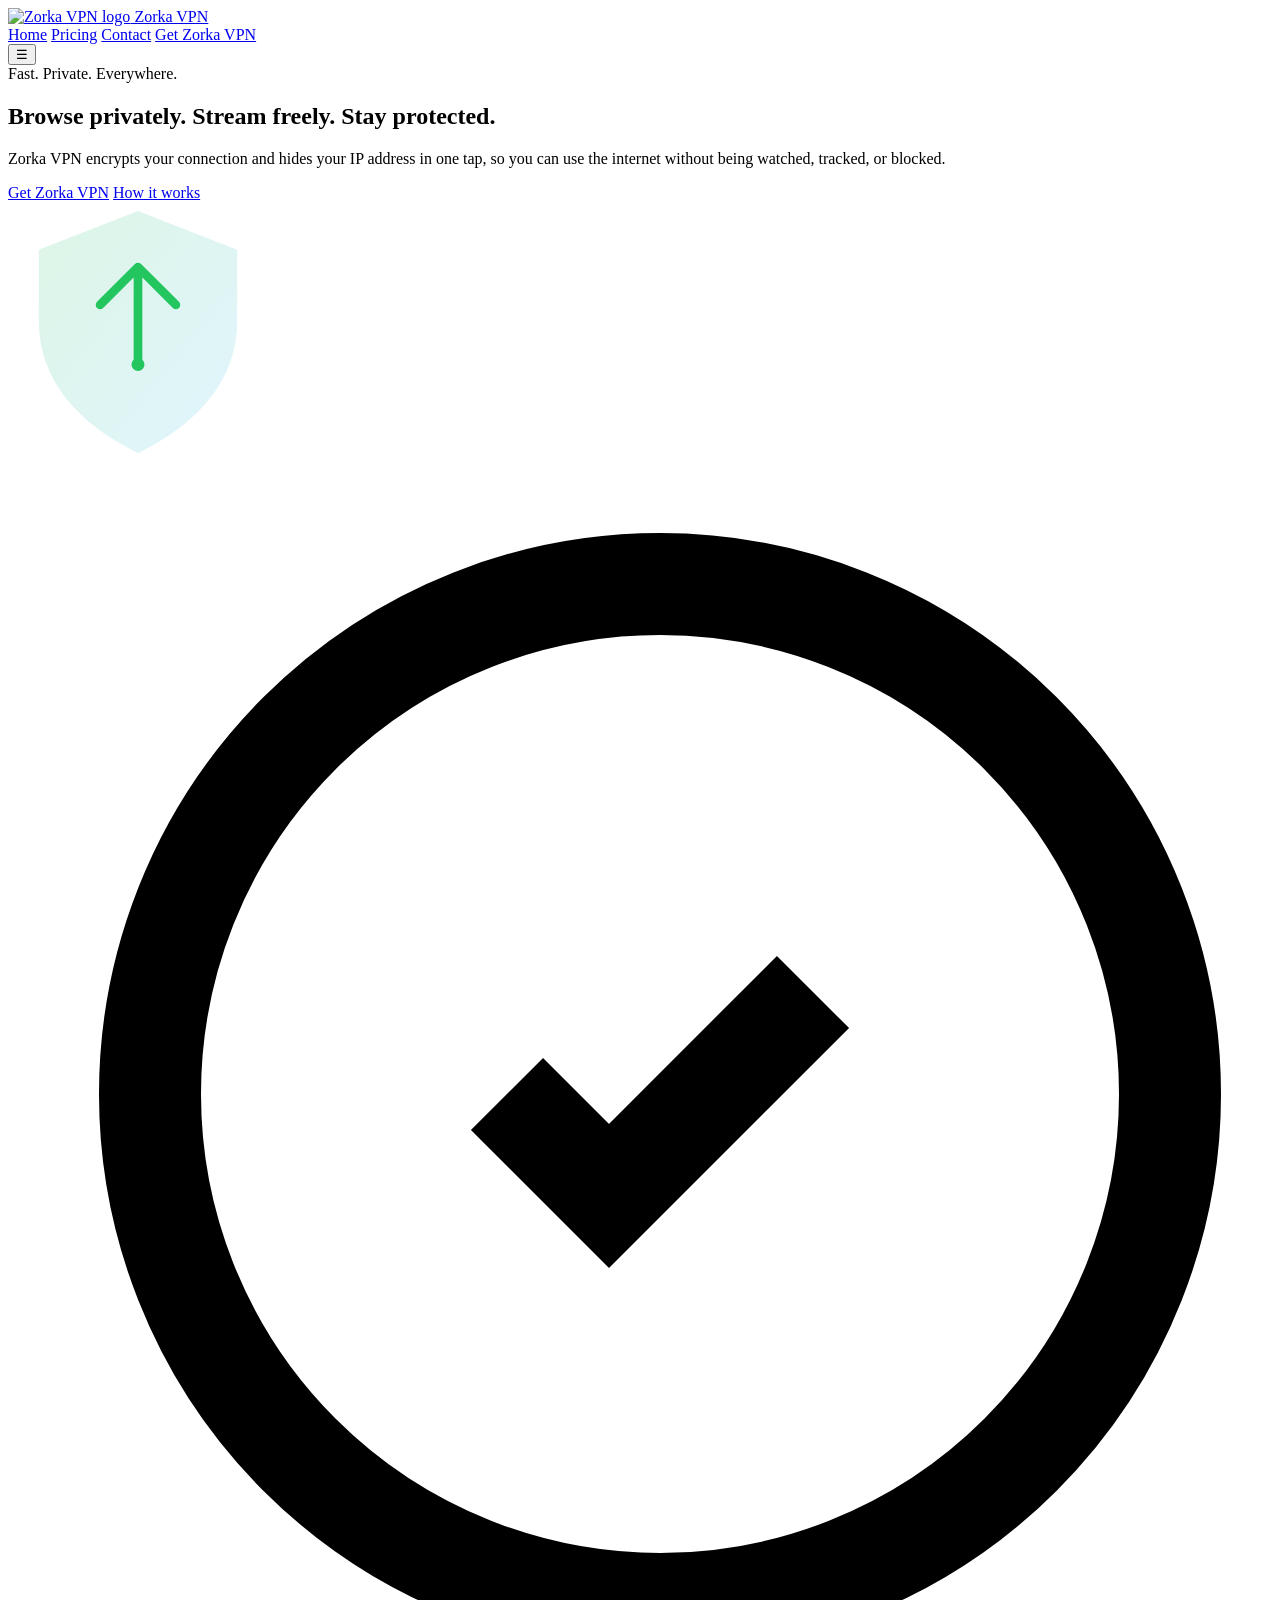
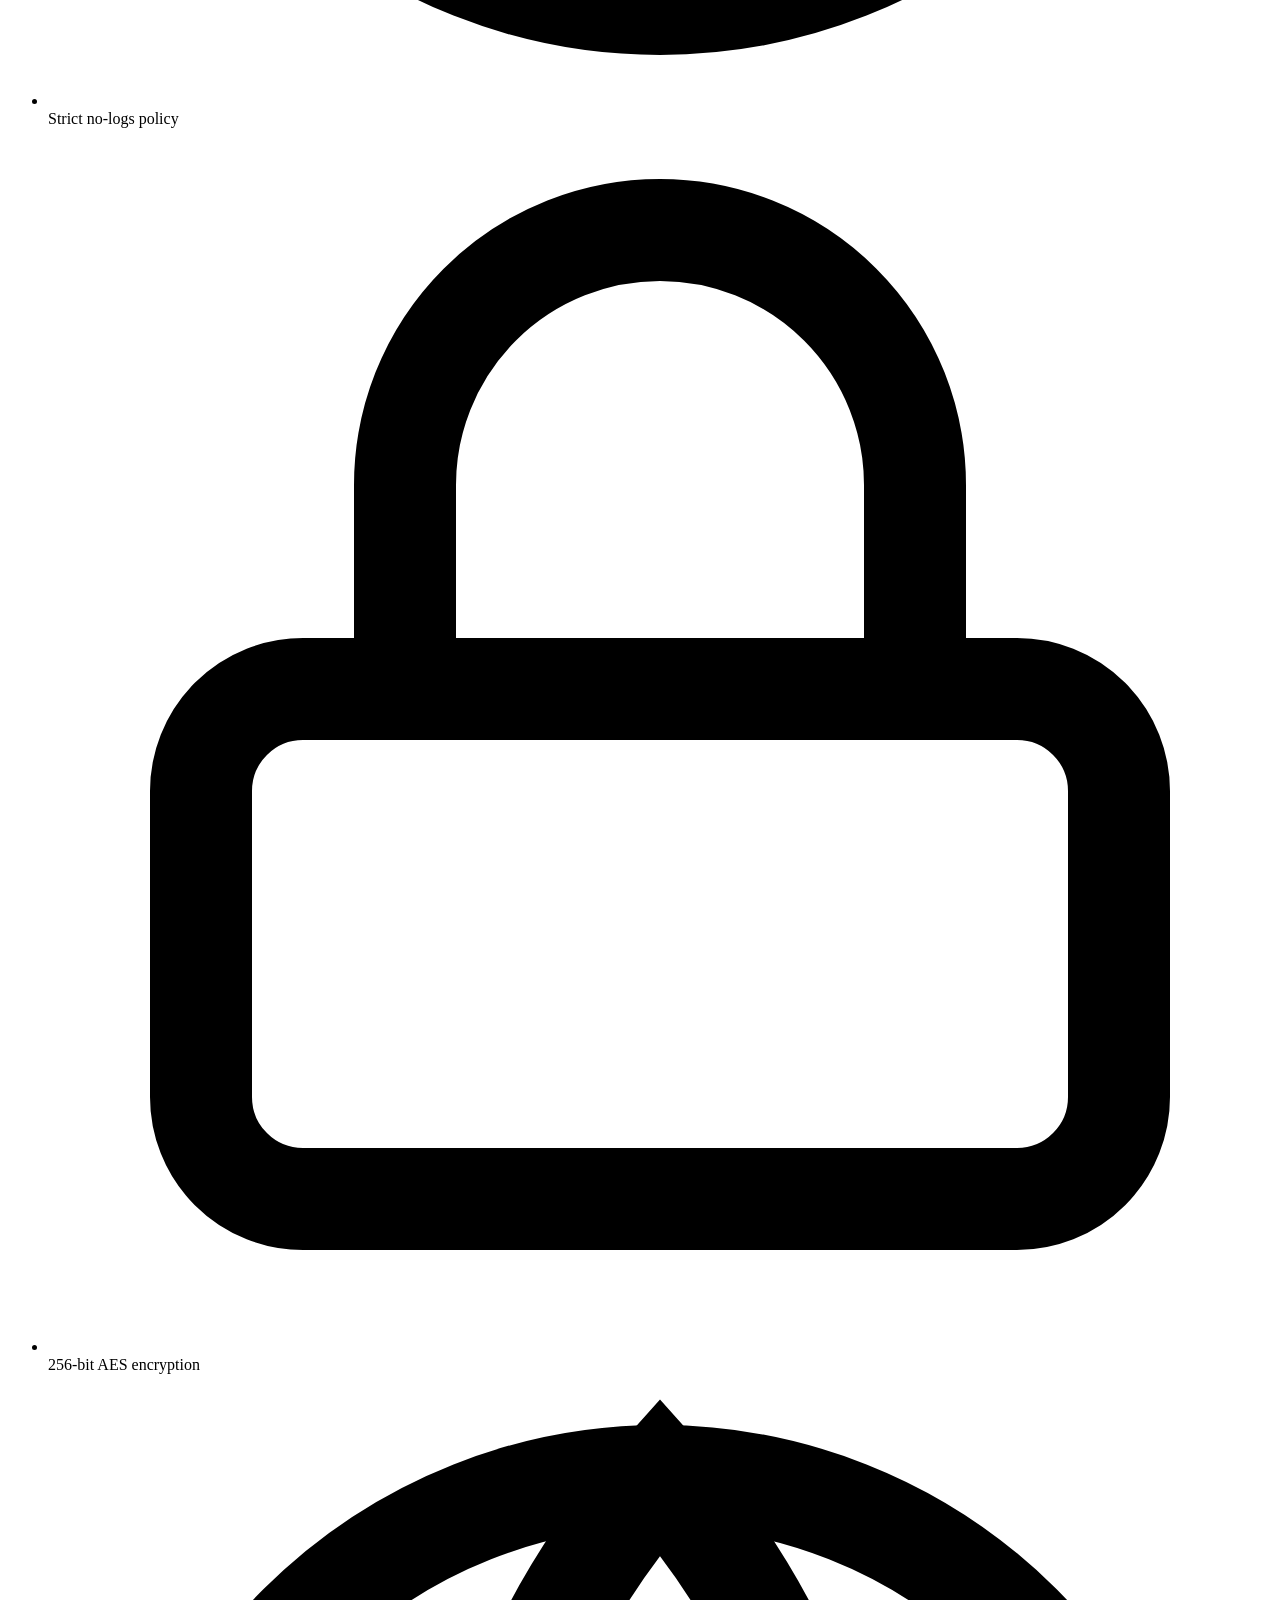
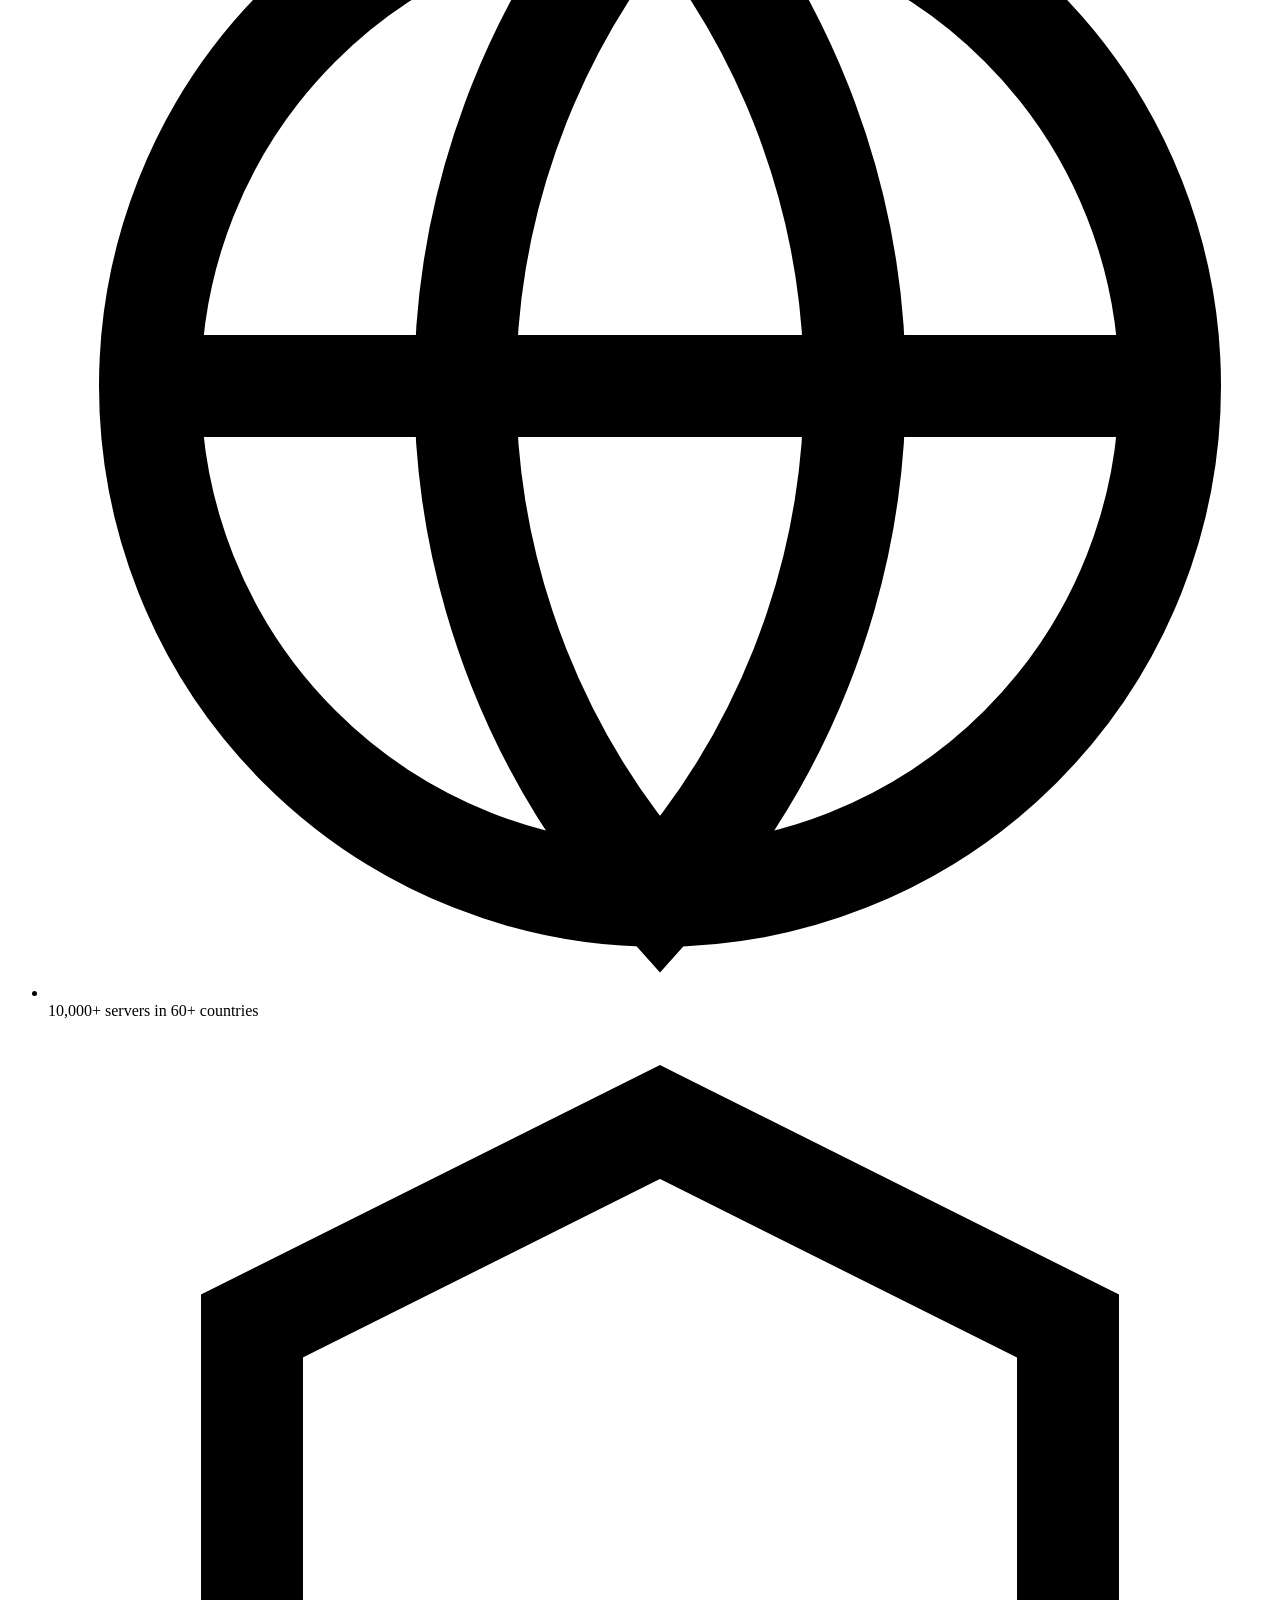
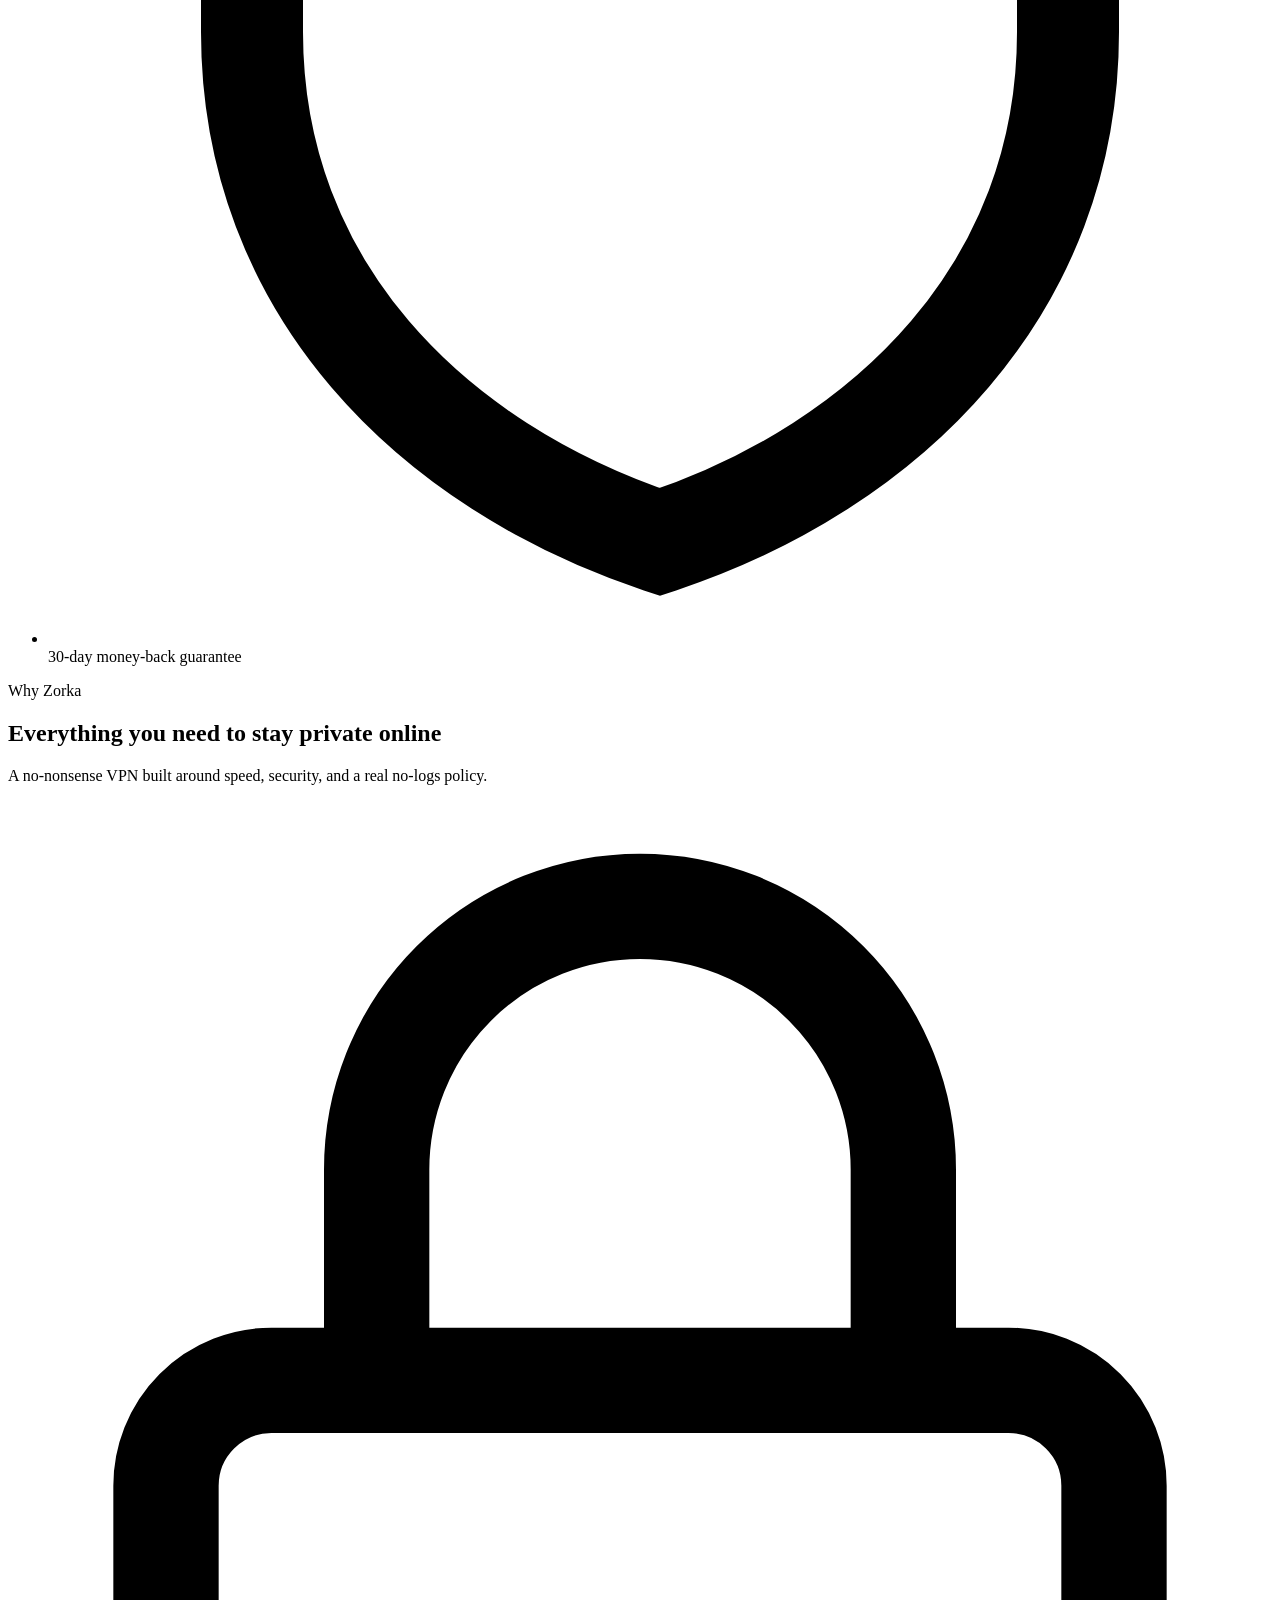
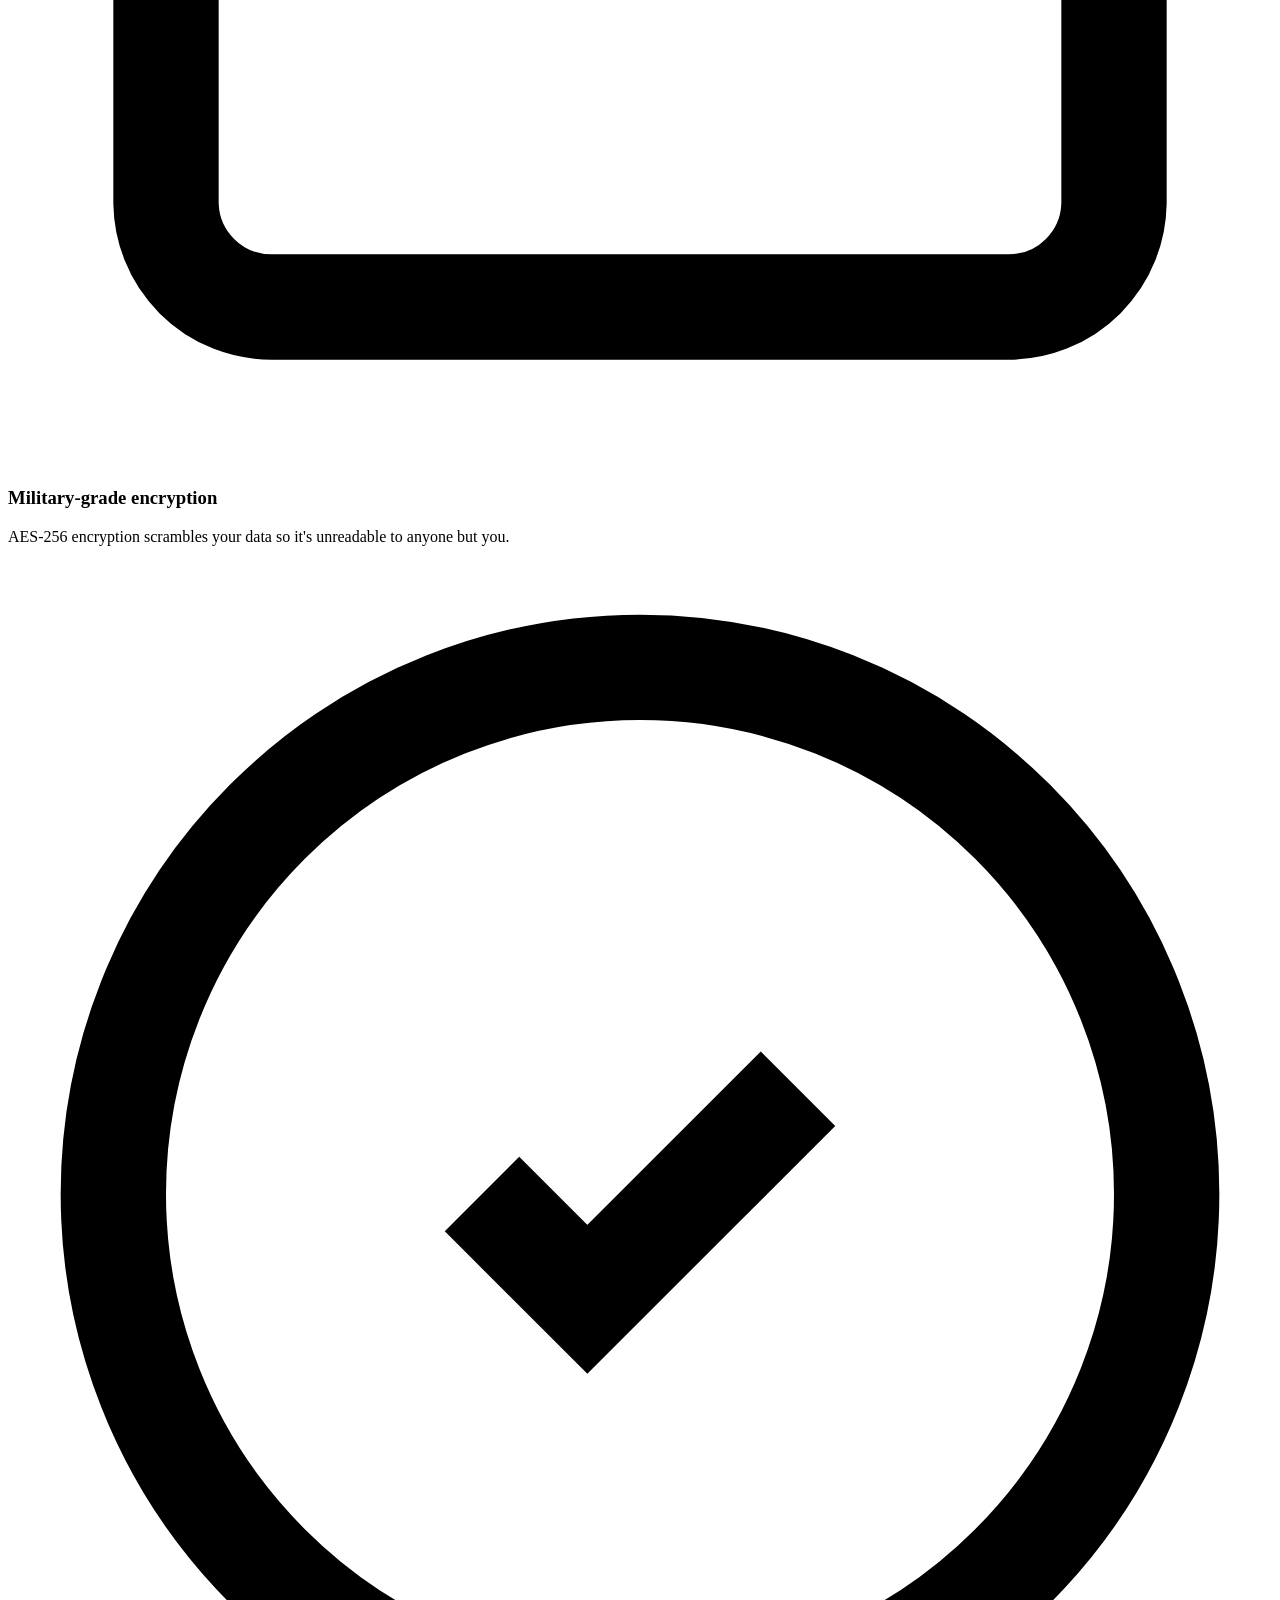
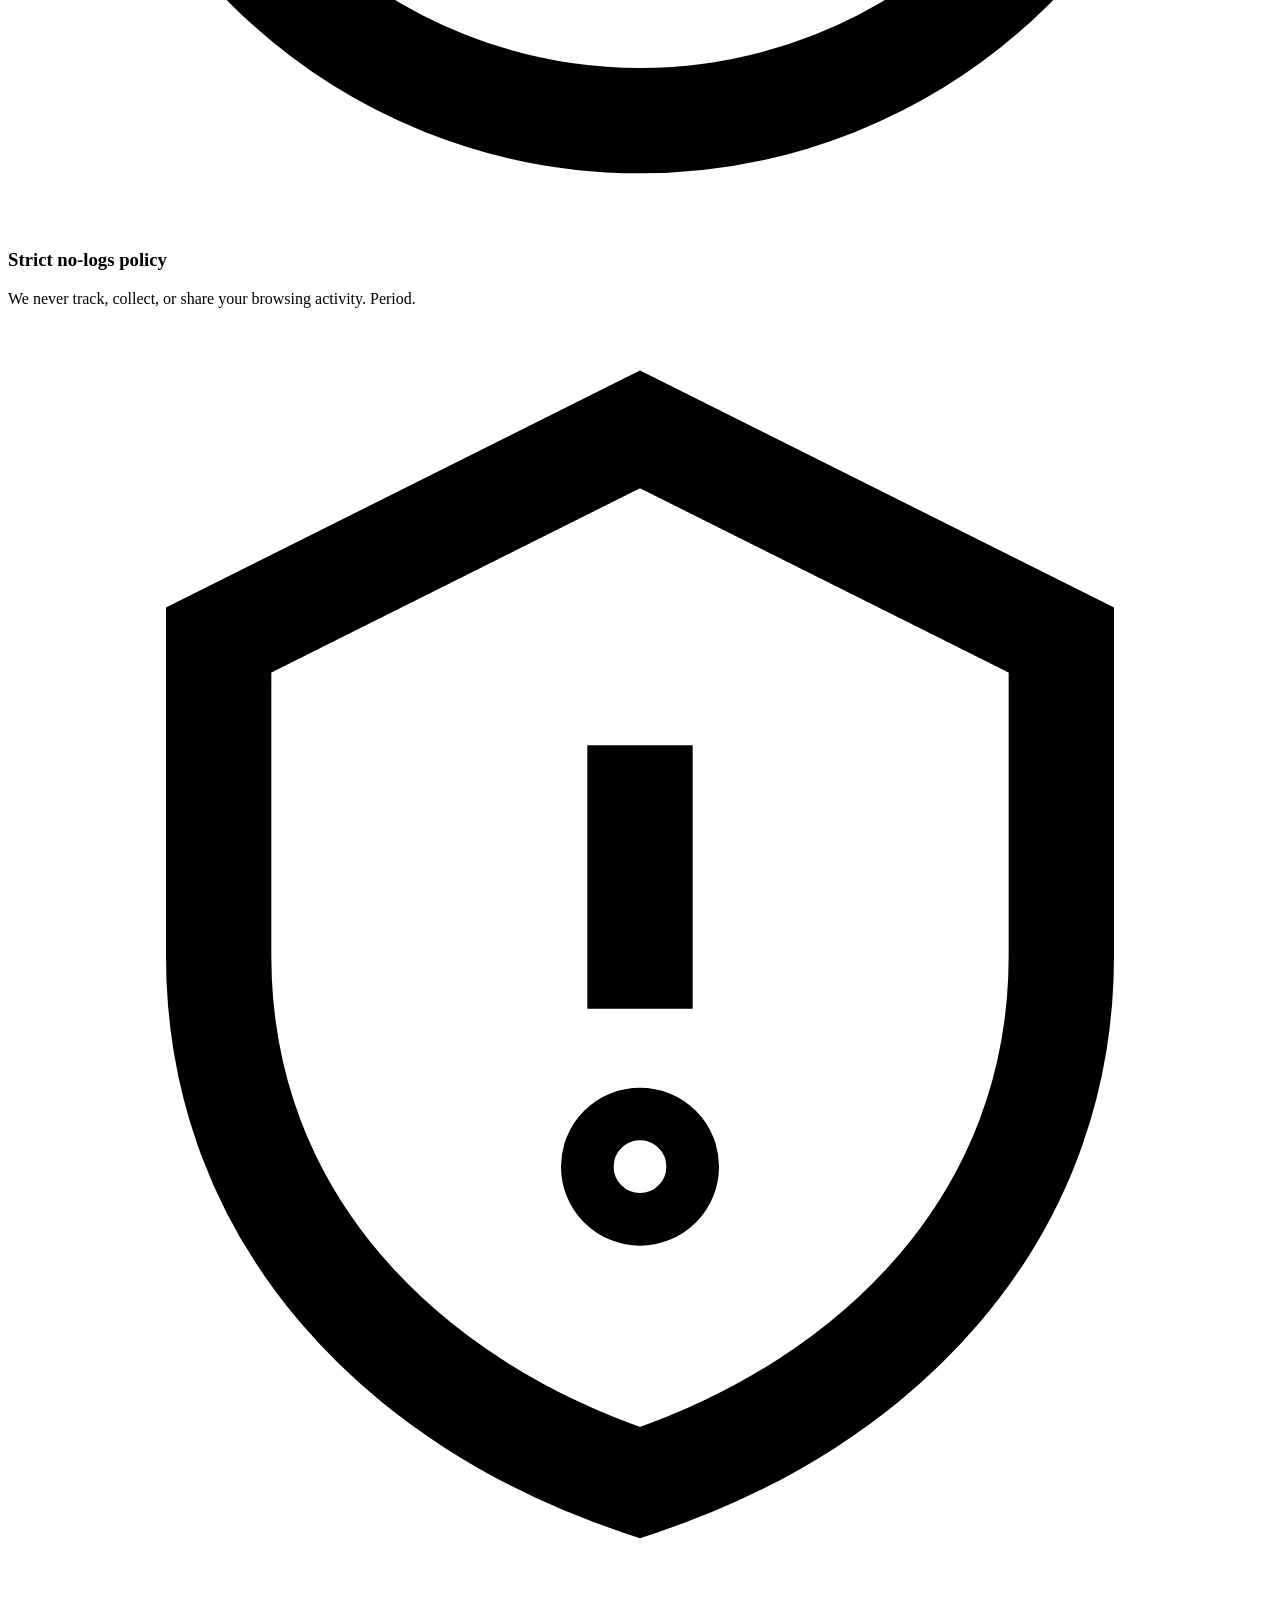
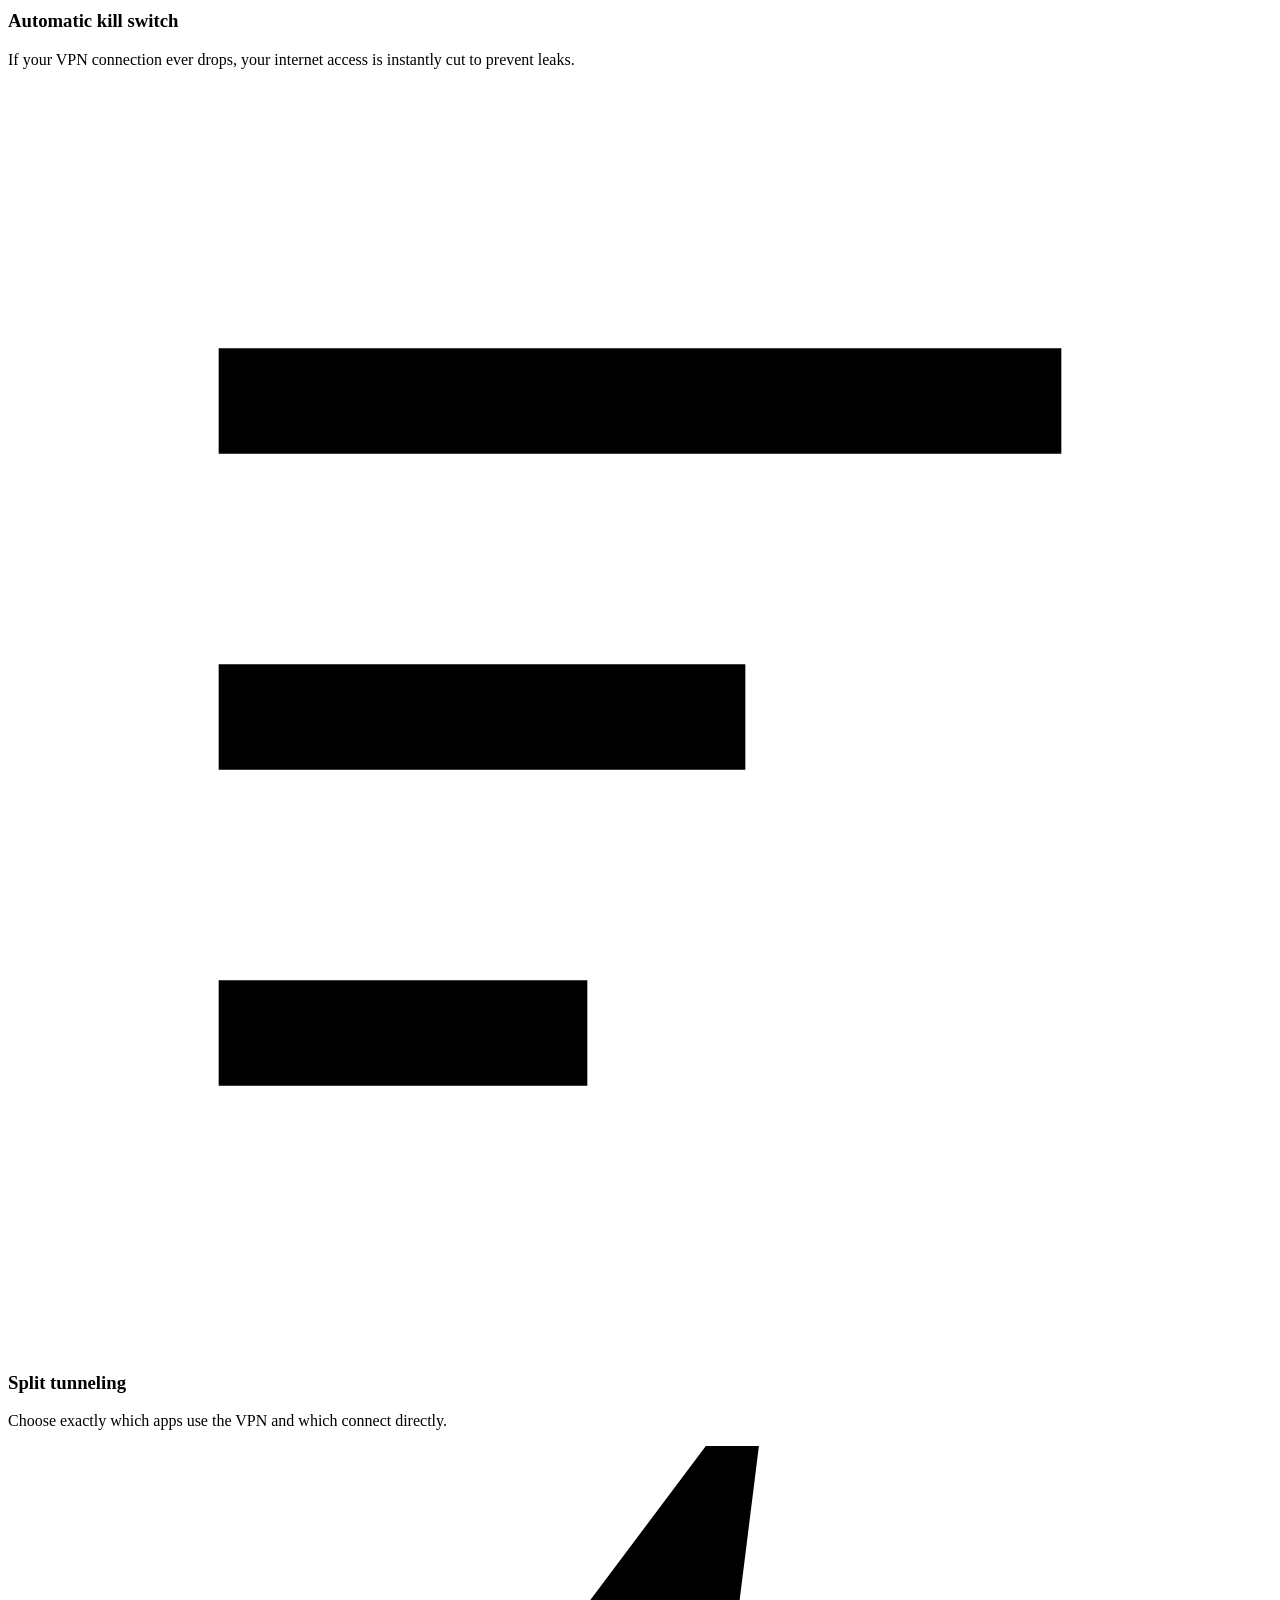
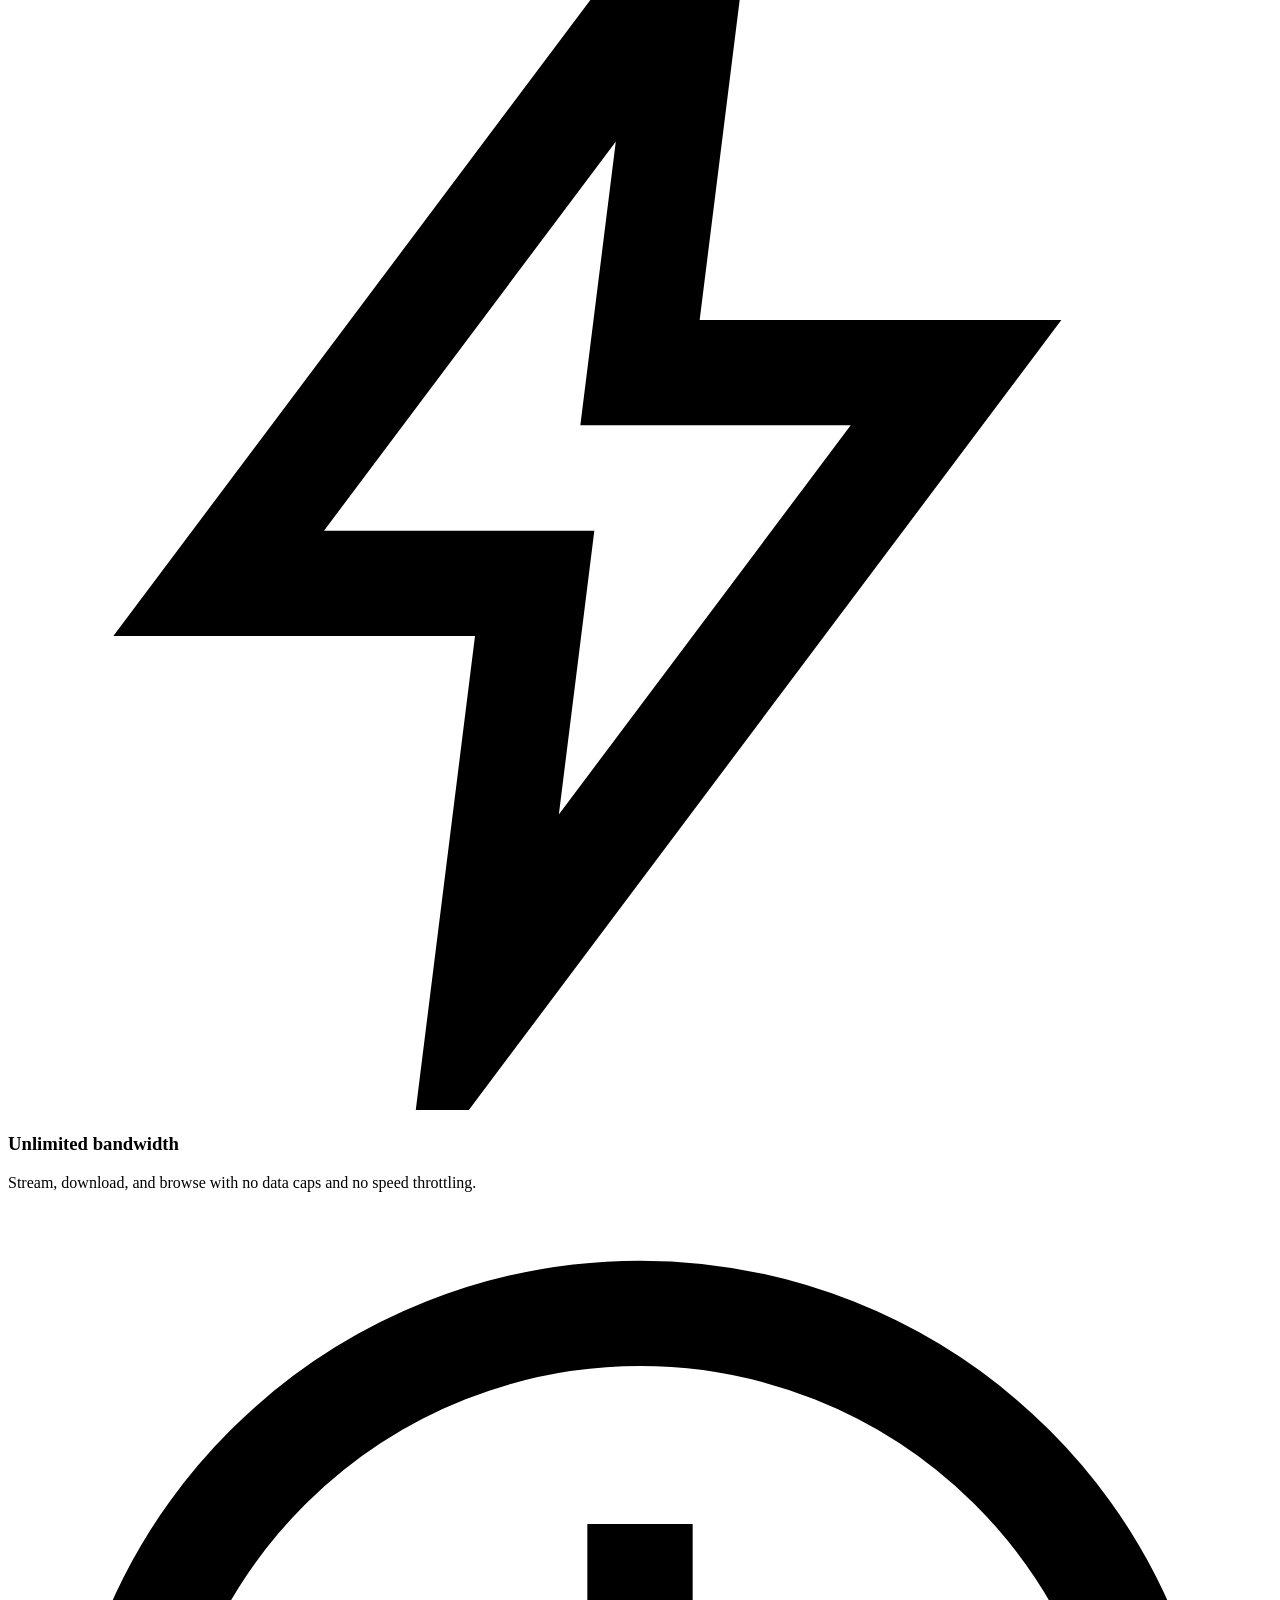
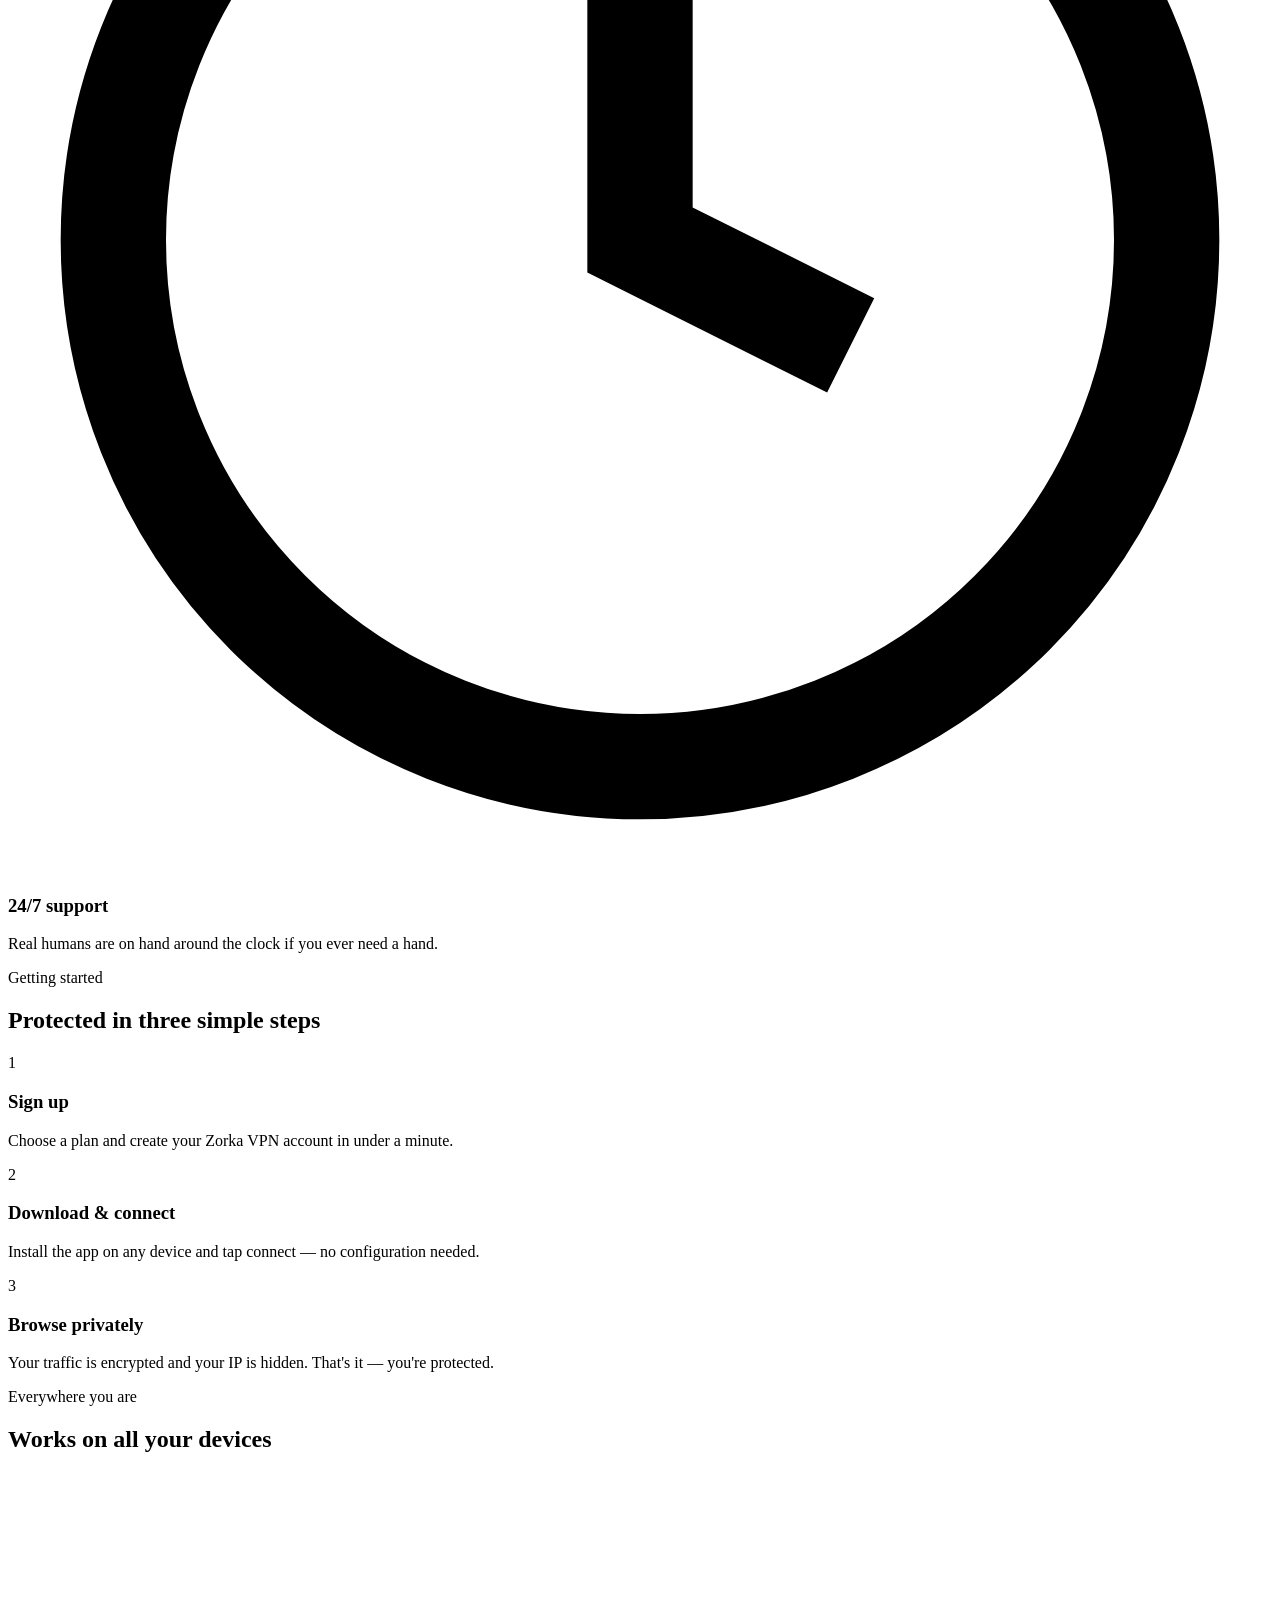
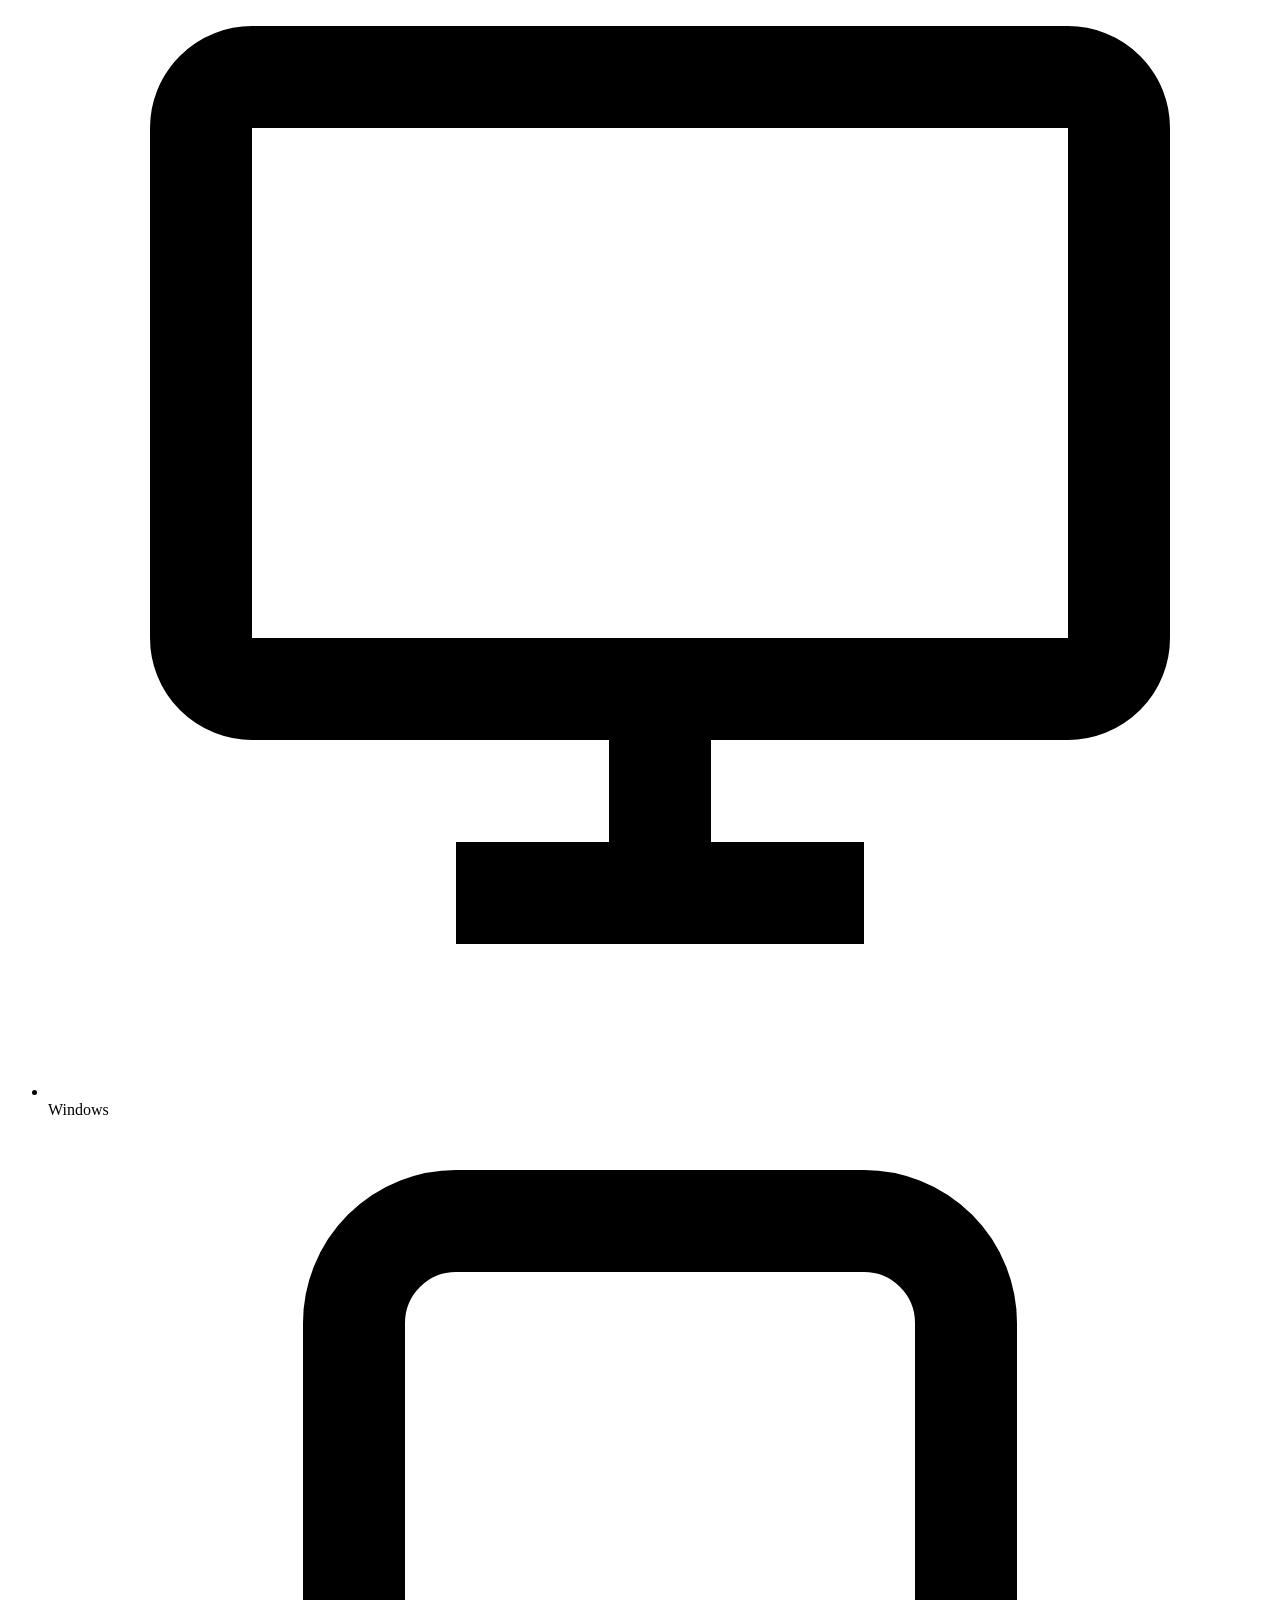
==== index.html @ 6aa108d1 "Add files via upload" ====
<!DOCTYPE html>
<html lang="en">
<head>
  <meta charset="UTF-8" />
  <meta name="viewport" content="width=device-width, initial-scale=1.0" />
  <title>Zorka VPN — Privacy Without Compromise</title>
  <meta name="description" content="Zorka VPN keeps your browsing private and secure with military-grade encryption, a strict no-logs policy, and servers in 60+ countries." />
  <link rel="icon" href="assets/img/favicon.svg" type="image/svg+xml" />
  <link rel="preconnect" href="https://fonts.googleapis.com" />
  <link rel="preconnect" href="https://fonts.gstatic.com" crossorigin />
  <link href="https://fonts.googleapis.com/css2?family=Inter:wght@400;500;600;700;800&display=swap" rel="stylesheet" />
  <link rel="stylesheet" href="assets/css/style.css" />
</head>
<body>
  <header class="site-header">
    <div class="container header-inner">
      <a href="index.html" class="logo">
        <img src="assets/img/logo.svg" alt="Zorka VPN logo" />
        Zorka VPN
      </a>
      <nav class="site-nav" id="site-nav">
        <a href="index.html">Home</a>
        <a href="pricing.html">Pricing</a>
        <a href="contact.html">Contact</a>
        <a href="pricing.html" class="btn btn-primary nav-cta">Get Zorka VPN</a>
      </nav>
      <button class="nav-toggle" id="nav-toggle" aria-label="Toggle menu" aria-expanded="false">&#9776;</button>
    </div>
  </header>

  <main>
    <!-- Hero -->
    <section class="hero">
      <div class="container hero-inner">
        <div>
          <span class="eyebrow">Fast. Private. Everywhere.</span>
          <h1>Browse privately. Stream freely. Stay protected.</h1>
          <p class="text-muted">Zorka VPN encrypts your connection and hides your IP address in one tap, so you can use the internet without being watched, tracked, or blocked.</p>
          <div class="hero-actions">
            <a href="pricing.html" class="btn btn-primary btn-lg">Get Zorka VPN</a>
            <a href="#how-it-works" class="btn btn-outline btn-lg">How it works</a>
          </div>
        </div>
        <div class="hero-art">
          <svg viewBox="0 0 240 240" width="260" height="260" xmlns="http://www.w3.org/2000/svg" role="img" aria-label="Shield icon representing protection">
            <defs>
              <linearGradient id="shieldGrad" x1="0" y1="0" x2="1" y2="1">
                <stop offset="0%" stop-color="#22c55e" />
                <stop offset="100%" stop-color="#38bdf8" />
              </linearGradient>
            </defs>
            <path d="M120 10 L210 45 V110 C210 165 172 205 120 230 C68 205 30 165 30 110 V45 Z" fill="url(#shieldGrad)" opacity="0.15" stroke="url(#shieldGrad)" stroke-width="3"/>
            <path d="M120 60 V150 M85 95 L120 60 L155 95" fill="none" stroke="#22c55e" stroke-width="8" stroke-linecap="round" stroke-linejoin="round"/>
            <circle cx="120" cy="150" r="6" fill="#22c55e"/>
          </svg>
        </div>
      </div>
    </section>

    <!-- Trust bar -->
    <div class="trust-bar">
      <div class="container">
        <ul>
          <li><svg viewBox="0 0 24 24" fill="none" stroke="currentColor" stroke-width="2"><path d="M9 12l2 2 4-4"/><circle cx="12" cy="12" r="10"/></svg> Strict no-logs policy</li>
          <li><svg viewBox="0 0 24 24" fill="none" stroke="currentColor" stroke-width="2"><rect x="3" y="11" width="18" height="10" rx="2"/><path d="M7 11V7a5 5 0 0 1 10 0v4"/></svg> 256-bit AES encryption</li>
          <li><svg viewBox="0 0 24 24" fill="none" stroke="currentColor" stroke-width="2"><circle cx="12" cy="12" r="10"/><path d="M2 12h20M12 2a15 15 0 0 1 0 20 15 15 0 0 1 0-20z"/></svg> 10,000+ servers in 60+ countries</li>
          <li><svg viewBox="0 0 24 24" fill="none" stroke="currentColor" stroke-width="2"><path d="M12 2l8 4v6c0 5-3.5 8.5-8 10-4.5-1.5-8-5-8-10V6l8-4z"/></svg> 30-day money-back guarantee</li>
        </ul>
      </div>
    </div>

    <!-- Features -->
    <section id="features">
      <div class="container">
        <div class="section-header text-center">
          <span class="eyebrow">Why Zorka</span>
          <h2>Everything you need to stay private online</h2>
          <p class="text-muted">A no-nonsense VPN built around speed, security, and a real no-logs policy.</p>
        </div>
        <div class="grid grid-3">
          <div class="card feature-card">
            <svg viewBox="0 0 24 24" fill="none" stroke="currentColor" stroke-width="2"><rect x="3" y="11" width="18" height="10" rx="2"/><path d="M7 11V7a5 5 0 0 1 10 0v4"/></svg>
            <h3>Military-grade encryption</h3>
            <p class="text-muted">AES-256 encryption scrambles your data so it's unreadable to anyone but you.</p>
          </div>
          <div class="card feature-card">
            <svg viewBox="0 0 24 24" fill="none" stroke="currentColor" stroke-width="2"><path d="M9 12l2 2 4-4"/><circle cx="12" cy="12" r="10"/></svg>
            <h3>Strict no-logs policy</h3>
            <p class="text-muted">We never track, collect, or share your browsing activity. Period.</p>
          </div>
          <div class="card feature-card">
            <svg viewBox="0 0 24 24" fill="none" stroke="currentColor" stroke-width="2"><path d="M12 2l8 4v6c0 5-3.5 8.5-8 10-4.5-1.5-8-5-8-10V6l8-4z"/><path d="M12 8v5"/><circle cx="12" cy="16" r="0.5"/></svg>
            <h3>Automatic kill switch</h3>
            <p class="text-muted">If your VPN connection ever drops, your internet access is instantly cut to prevent leaks.</p>
          </div>
          <div class="card feature-card">
            <svg viewBox="0 0 24 24" fill="none" stroke="currentColor" stroke-width="2"><path d="M4 6h16M4 12h10M4 18h7"/></svg>
            <h3>Split tunneling</h3>
            <p class="text-muted">Choose exactly which apps use the VPN and which connect directly.</p>
          </div>
          <div class="card feature-card">
            <svg viewBox="0 0 24 24" fill="none" stroke="currentColor" stroke-width="2"><path d="M13 2L4 14h6l-1 8 9-12h-6l1-8z"/></svg>
            <h3>Unlimited bandwidth</h3>
            <p class="text-muted">Stream, download, and browse with no data caps and no speed throttling.</p>
          </div>
          <div class="card feature-card">
            <svg viewBox="0 0 24 24" fill="none" stroke="currentColor" stroke-width="2"><circle cx="12" cy="12" r="10"/><path d="M12 6v6l4 2"/></svg>
            <h3>24/7 support</h3>
            <p class="text-muted">Real humans are on hand around the clock if you ever need a hand.</p>
          </div>
        </div>
      </div>
    </section>

    <!-- How it works -->
    <section id="how-it-works" style="background: var(--color-bg-alt); border-top: 1px solid var(--color-border); border-bottom: 1px solid var(--color-border);">
      <div class="container">
        <div class="section-header text-center">
          <span class="eyebrow">Getting started</span>
          <h2>Protected in three simple steps</h2>
        </div>
        <div class="steps">
          <div class="step">
            <div class="step-number">1</div>
            <h3>Sign up</h3>
            <p class="text-muted">Choose a plan and create your Zorka VPN account in under a minute.</p>
          </div>
          <div class="step">
            <div class="step-number">2</div>
            <h3>Download &amp; connect</h3>
            <p class="text-muted">Install the app on any device and tap connect — no configuration needed.</p>
          </div>
          <div class="step">
            <div class="step-number">3</div>
            <h3>Browse privately</h3>
            <p class="text-muted">Your traffic is encrypted and your IP is hidden. That's it — you're protected.</p>
          </div>
        </div>
      </div>
    </section>

    <!-- Platforms -->
    <section>
      <div class="container">
        <div class="section-header text-center">
          <span class="eyebrow">Everywhere you are</span>
          <h2>Works on all your devices</h2>
        </div>
        <ul class="platforms">
          <li><svg viewBox="0 0 24 24" fill="none" stroke="currentColor" stroke-width="2"><rect x="3" y="4" width="18" height="12" rx="1"/><path d="M8 20h8M12 16v4"/></svg> Windows</li>
          <li><svg viewBox="0 0 24 24" fill="none" stroke="currentColor" stroke-width="2"><rect x="6" y="2" width="12" height="20" rx="2"/><path d="M10 18h4"/></svg> macOS</li>
          <li><svg viewBox="0 0 24 24" fill="none" stroke="currentColor" stroke-width="2"><rect x="7" y="2" width="10" height="20" rx="2"/><path d="M11 18h2"/></svg> iOS</li>
          <li><svg viewBox="0 0 24 24" fill="none" stroke="currentColor" stroke-width="2"><rect x="6" y="3" width="12" height="18" rx="2"/><path d="M10 6h4M11 18h2"/></svg> Android</li>
          <li><svg viewBox="0 0 24 24" fill="none" stroke="currentColor" stroke-width="2"><rect x="3" y="5" width="18" height="12" rx="1"/><path d="M8 21h8M12 17v4"/></svg> Linux</li>
          <li><svg viewBox="0 0 24 24" fill="none" stroke="currentColor" stroke-width="2"><circle cx="12" cy="12" r="9"/><path d="M3 12h18M12 3a14 14 0 0 1 0 18 14 14 0 0 1 0-18z"/></svg> Browser extension</li>
        </ul>
      </div>
    </section>

    <!-- Trust / no-logs -->
    <section style="background: var(--color-bg-alt); border-top: 1px solid var(--color-border); border-bottom: 1px solid var(--color-border);">
      <div class="container text-center" style="max-width: 720px; margin: 0 auto;">
        <span class="eyebrow">Trust &amp; transparency</span>
        <h2>Privacy you can verify, not just take our word for</h2>
        <p class="text-muted">Zorka VPN is built on a strict no-logs architecture — we do not store connection timestamps, IP addresses, browsing history, or traffic data. We're committed to publishing an independent third-party audit of our infrastructure and no-logs claims. <em>(Audit details and jurisdiction information to be published here.)</em></p>
      </div>
    </section>

    <!-- Final CTA -->
    <section class="cta-band">
      <div class="container">
        <h2>Ready to protect your privacy?</h2>
        <p class="text-muted">Join Zorka VPN today and browse the internet on your terms.</p>
        <a href="pricing.html" class="btn btn-primary btn-lg">See pricing plans</a>
      </div>
    </section>
  </main>

  <footer class="site-footer">
    <div class="container footer-inner">
      <div class="footer-brand">Zorka VPN — Privacy without compromise.</div>
      <nav class="footer-links">
        <a href="index.html">Home</a>·<a href="pricing.html">Pricing</a>·<a href="contact.html">Contact</a>
      </nav>
      <div class="footer-legal">&copy; <span id="year"></span> Zorka VPN. All rights reserved.</div>
    </div>
  </footer>

  <script src="assets/js/main.js"></script>
</body>
</html>
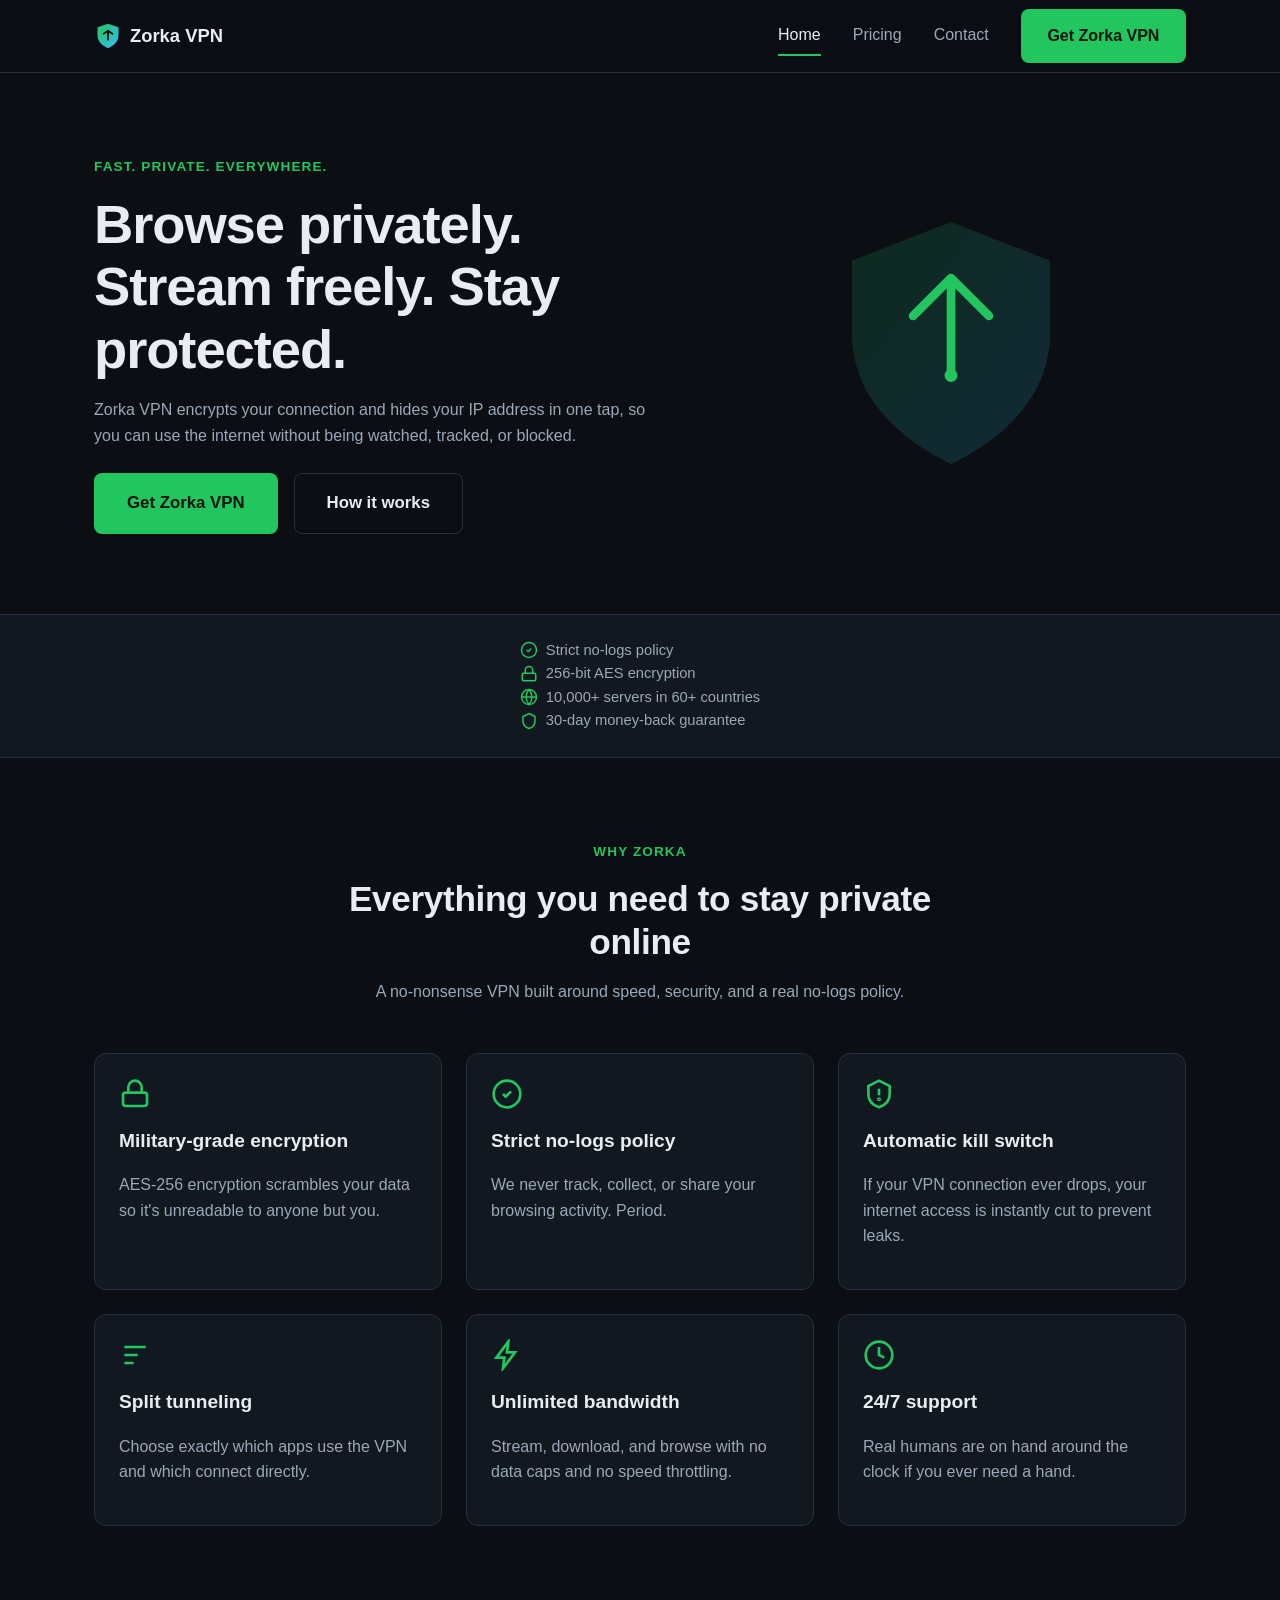
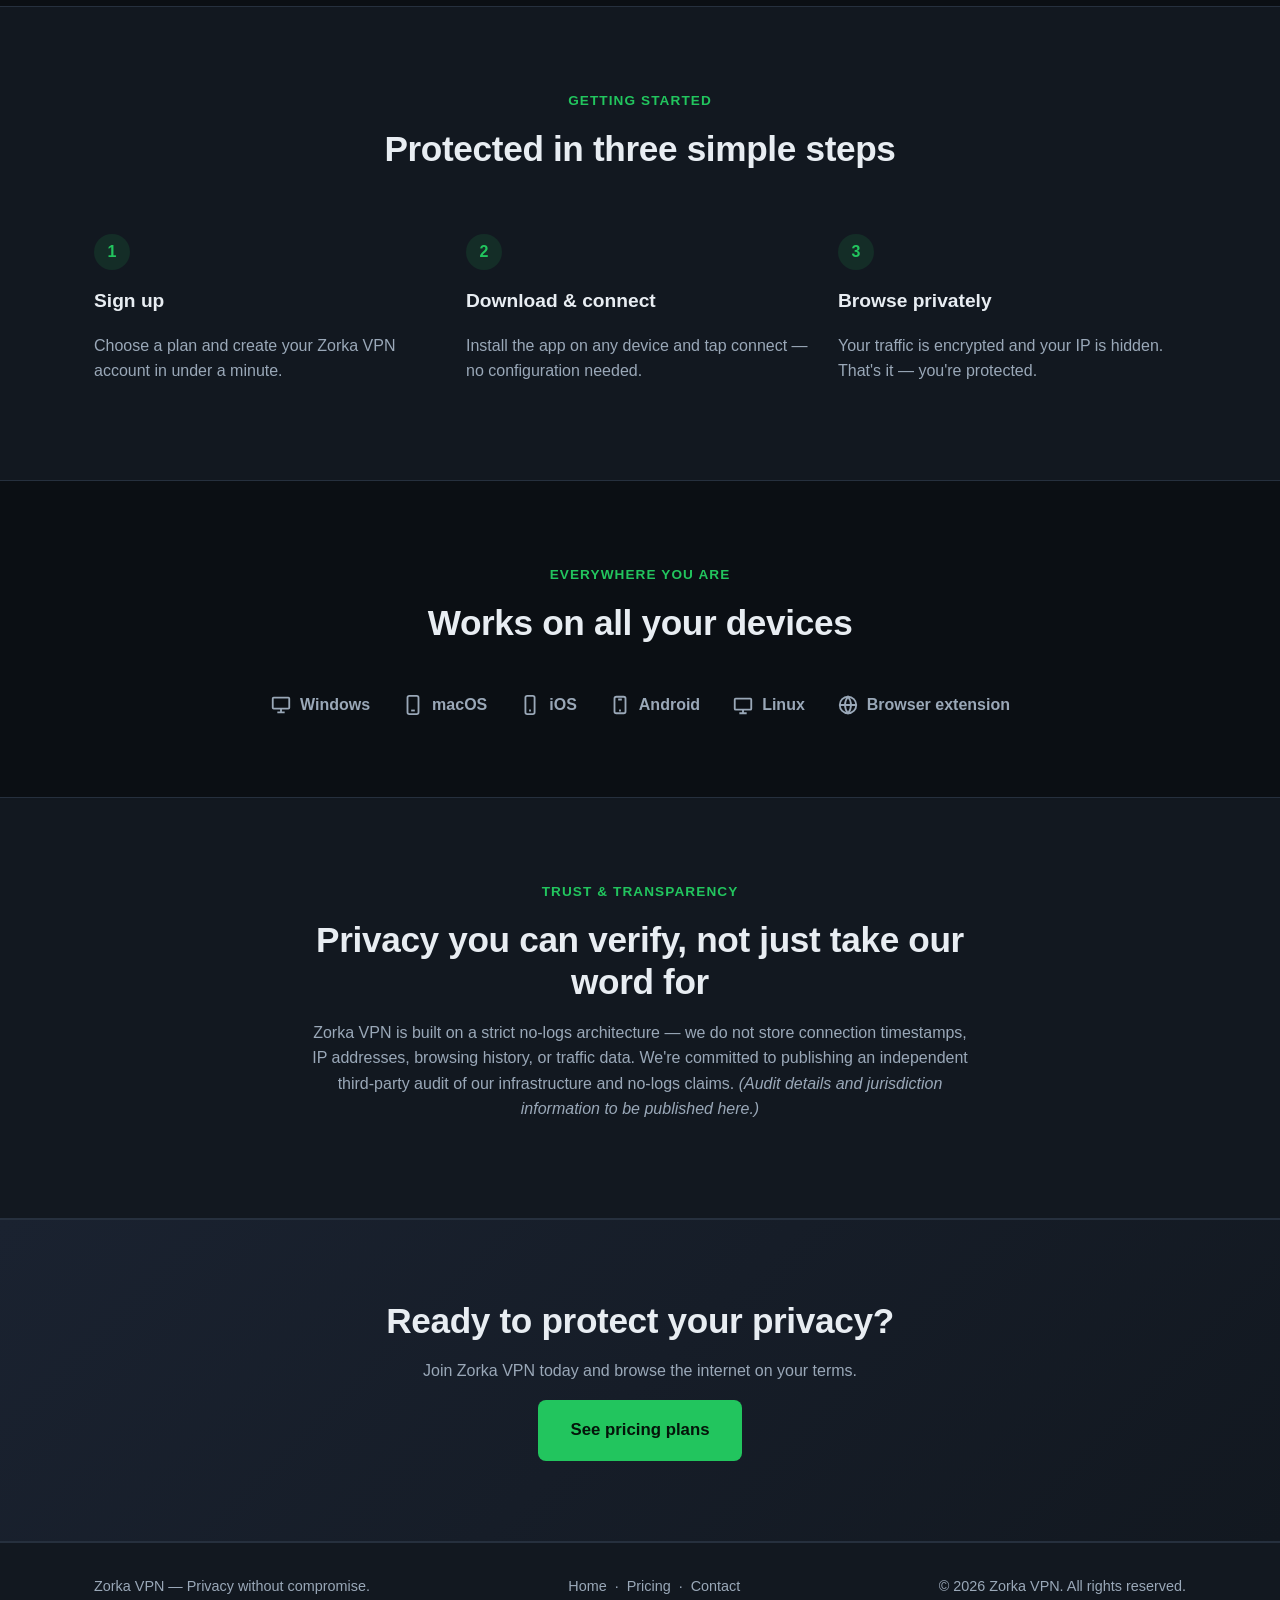
==== commit c37d6e29: "Update index.html" ====
--- a/index.html
+++ b/index.html
@@ -5,11 +5,11 @@
   <meta name="viewport" content="width=device-width, initial-scale=1.0" />
   <title>Zorka VPN — Privacy Without Compromise</title>
   <meta name="description" content="Zorka VPN keeps your browsing private and secure with military-grade encryption, a strict no-logs policy, and servers in 60+ countries." />
-  <link rel="icon" href="assets/img/favicon.svg" type="image/svg+xml" />
+  <link rel="icon" href="../assets/img/favicon.svg" type="image/svg+xml" />
   <link rel="preconnect" href="https://fonts.googleapis.com" />
   <link rel="preconnect" href="https://fonts.gstatic.com" crossorigin />
   <link href="https://fonts.googleapis.com/css2?family=Inter:wght@400;500;600;700;800&display=swap" rel="stylesheet" />
-  <link rel="stylesheet" href="assets/css/style.css" />
+  <link rel="stylesheet" href="../assets/css/style.css" />
 </head>
 <body>
   <header class="site-header">
--- a/assets/css/style.css
+++ b/assets/css/style.css
@@ -0,0 +1,441 @@
+/* ==========================================================================
+   Zorka VPN — Shared Stylesheet
+   ========================================================================== */
+
+:root {
+  /* Colors */
+  --color-bg: #0b0f14;
+  --color-bg-alt: #121820;
+  --color-bg-elevated: #1a2230;
+  --color-border: #26303e;
+  --color-text: #e8edf2;
+  --color-text-muted: #9aa8b8;
+  --color-primary: #22c55e;
+  --color-primary-hover: #16a34a;
+  --color-primary-soft: rgba(34, 197, 94, 0.12);
+  --color-accent: #38bdf8;
+  --color-danger: #ef4444;
+  --color-success: #22c55e;
+
+  /* Typography */
+  --font-sans: 'Inter', -apple-system, BlinkMacSystemFont, 'Segoe UI', Roboto, Helvetica, Arial, sans-serif;
+  --font-size-base: 16px;
+  --line-height-base: 1.6;
+
+  /* Spacing scale */
+  --space-1: 0.5rem;
+  --space-2: 1rem;
+  --space-3: 1.5rem;
+  --space-4: 2rem;
+  --space-5: 3rem;
+  --space-6: 5rem;
+
+  /* Layout */
+  --max-width: 1140px;
+  --radius: 12px;
+  --radius-sm: 8px;
+  --shadow: 0 10px 30px rgba(0, 0, 0, 0.35);
+}
+
+/* ---- Reset ---- */
+*, *::before, *::after { box-sizing: border-box; }
+html { scroll-behavior: smooth; }
+body {
+  margin: 0;
+  background: var(--color-bg);
+  color: var(--color-text);
+  font-family: var(--font-sans);
+  font-size: var(--font-size-base);
+  line-height: var(--line-height-base);
+  -webkit-font-smoothing: antialiased;
+}
+img, svg { display: block; max-width: 100%; }
+a { color: inherit; text-decoration: none; }
+ul { list-style: none; margin: 0; padding: 0; }
+h1, h2, h3, p { margin: 0 0 var(--space-2); }
+button { font-family: inherit; }
+
+.container {
+  width: 100%;
+  max-width: var(--max-width);
+  margin: 0 auto;
+  padding: 0 var(--space-3);
+}
+
+section { padding: var(--space-6) 0; }
+
+.text-center { text-align: center; }
+.text-muted { color: var(--color-text-muted); }
+
+.eyebrow {
+  display: inline-block;
+  color: var(--color-primary);
+  font-weight: 600;
+  font-size: 0.85rem;
+  letter-spacing: 0.08em;
+  text-transform: uppercase;
+  margin-bottom: var(--space-2);
+}
+
+h1 { font-size: clamp(2.2rem, 5vw, 3.4rem); line-height: 1.15; letter-spacing: -0.02em; }
+h2 { font-size: clamp(1.6rem, 3vw, 2.2rem); line-height: 1.2; letter-spacing: -0.01em; }
+h3 { font-size: 1.2rem; }
+
+.section-header { max-width: 640px; margin: 0 auto var(--space-5); }
+
+/* ---- Buttons ---- */
+.btn {
+  display: inline-flex;
+  align-items: center;
+  justify-content: center;
+  gap: 0.5rem;
+  padding: 0.85rem 1.6rem;
+  border-radius: var(--radius-sm);
+  font-weight: 600;
+  font-size: 1rem;
+  border: 1px solid transparent;
+  cursor: pointer;
+  transition: transform 0.15s ease, background-color 0.15s ease, border-color 0.15s ease;
+  min-height: 44px;
+}
+.btn:hover { transform: translateY(-1px); }
+
+.btn-primary {
+  background: var(--color-primary);
+  color: #04150a;
+}
+.btn-primary:hover { background: var(--color-primary-hover); }
+
+.btn-outline {
+  background: transparent;
+  border-color: var(--color-border);
+  color: var(--color-text);
+}
+.btn-outline:hover { border-color: var(--color-primary); color: var(--color-primary); }
+
+.btn-block { width: 100%; }
+.btn-lg { padding: 1rem 2rem; font-size: 1.05rem; }
+
+/* ---- Header / Nav ---- */
+.site-header {
+  position: sticky;
+  top: 0;
+  z-index: 50;
+  background: rgba(11, 15, 20, 0.85);
+  backdrop-filter: blur(10px);
+  border-bottom: 1px solid var(--color-border);
+}
+.header-inner {
+  display: flex;
+  align-items: center;
+  justify-content: space-between;
+  height: 72px;
+}
+.logo {
+  display: flex;
+  align-items: center;
+  gap: 0.5rem;
+  font-weight: 700;
+  font-size: 1.15rem;
+}
+.logo img { width: 28px; height: 28px; }
+
+.site-nav {
+  display: flex;
+  align-items: center;
+  gap: var(--space-4);
+}
+.site-nav a:not(.btn) {
+  color: var(--color-text-muted);
+  font-weight: 500;
+  padding: 0.4rem 0;
+  border-bottom: 2px solid transparent;
+  transition: color 0.15s ease, border-color 0.15s ease;
+}
+.site-nav a:not(.btn):hover,
+.site-nav a.active:not(.btn) {
+  color: var(--color-text);
+  border-color: var(--color-primary);
+}
+
+.nav-toggle {
+  display: none;
+  background: transparent;
+  border: 1px solid var(--color-border);
+  border-radius: var(--radius-sm);
+  color: var(--color-text);
+  font-size: 1.3rem;
+  width: 44px;
+  height: 44px;
+}
+
+@media (max-width: 767px) {
+  .nav-toggle { display: inline-flex; align-items: center; justify-content: center; }
+  .site-nav {
+    position: absolute;
+    top: 72px;
+    left: 0;
+    right: 0;
+    background: var(--color-bg-alt);
+    border-bottom: 1px solid var(--color-border);
+    flex-direction: column;
+    align-items: stretch;
+    gap: 0;
+    padding: var(--space-2) var(--space-3);
+    display: none;
+  }
+  .site-nav a:not(.btn) {
+    padding: var(--space-2) 0;
+    border-bottom: 1px solid var(--color-border);
+  }
+  .site-nav .nav-cta { margin-top: var(--space-2); }
+  body.nav-open .site-nav { display: flex; }
+}
+
+/* ---- Hero ---- */
+.hero { padding: var(--space-6) 0; }
+.hero-inner {
+  display: grid;
+  grid-template-columns: 1fr;
+  gap: var(--space-5);
+  align-items: center;
+  text-align: center;
+}
+.hero-actions {
+  display: flex;
+  gap: var(--space-2);
+  justify-content: center;
+  flex-wrap: wrap;
+  margin-top: var(--space-3);
+}
+.hero-art { display: flex; justify-content: center; }
+
+@media (min-width: 1024px) {
+  .hero-inner { grid-template-columns: 1.1fr 0.9fr; text-align: left; }
+  .hero-actions { justify-content: flex-start; }
+  .section-header.text-center { margin-left: auto; margin-right: auto; }
+}
+
+/* ---- Trust bar ---- */
+.trust-bar {
+  padding: var(--space-3) 0;
+  border-top: 1px solid var(--color-border);
+  border-bottom: 1px solid var(--color-border);
+  background: var(--color-bg-alt);
+}
+.trust-bar .container {
+  display: flex;
+  flex-wrap: wrap;
+  gap: var(--space-3) var(--space-5);
+  justify-content: center;
+  color: var(--color-text-muted);
+  font-size: 0.92rem;
+  font-weight: 500;
+}
+.trust-bar li { display: flex; align-items: center; gap: 0.5rem; }
+.trust-bar svg { width: 18px; height: 18px; color: var(--color-primary); flex-shrink: 0; }
+
+/* ---- Cards / Grids ---- */
+.grid {
+  display: grid;
+  gap: var(--space-3);
+  grid-template-columns: 1fr;
+}
+@media (min-width: 640px) {
+  .grid-3 { grid-template-columns: repeat(2, 1fr); }
+  .grid-4 { grid-template-columns: repeat(2, 1fr); }
+}
+@media (min-width: 1024px) {
+  .grid-3 { grid-template-columns: repeat(3, 1fr); }
+  .grid-4 { grid-template-columns: repeat(4, 1fr); }
+}
+
+.card {
+  background: var(--color-bg-alt);
+  border: 1px solid var(--color-border);
+  border-radius: var(--radius);
+  padding: var(--space-3);
+}
+.feature-card svg { width: 32px; height: 32px; color: var(--color-primary); margin-bottom: var(--space-2); }
+
+/* ---- Steps ---- */
+.steps {
+  display: grid;
+  gap: var(--space-3);
+  grid-template-columns: 1fr;
+  counter-reset: step;
+}
+@media (min-width: 768px) { .steps { grid-template-columns: repeat(3, 1fr); } }
+.step { position: relative; padding-top: var(--space-2); }
+.step-number {
+  display: inline-flex;
+  align-items: center;
+  justify-content: center;
+  width: 36px;
+  height: 36px;
+  border-radius: 50%;
+  background: var(--color-primary-soft);
+  color: var(--color-primary);
+  font-weight: 700;
+  margin-bottom: var(--space-2);
+}
+
+/* ---- Platforms strip ---- */
+.platforms {
+  display: flex;
+  flex-wrap: wrap;
+  justify-content: center;
+  gap: var(--space-4);
+  color: var(--color-text-muted);
+  font-weight: 600;
+}
+.platforms li { display: flex; align-items: center; gap: 0.5rem; }
+.platforms svg { width: 22px; height: 22px; }
+
+/* ---- CTA band ---- */
+.cta-band {
+  background: linear-gradient(135deg, var(--color-bg-elevated), var(--color-bg-alt));
+  border-top: 1px solid var(--color-border);
+  border-bottom: 1px solid var(--color-border);
+  text-align: center;
+}
+
+/* ---- Pricing ---- */
+.pricing-grid {
+  display: grid;
+  gap: var(--space-3);
+  grid-template-columns: 1fr;
+  align-items: start;
+}
+@media (min-width: 1024px) {
+  .pricing-grid { grid-template-columns: repeat(3, 1fr); }
+}
+.price-card {
+  display: flex;
+  flex-direction: column;
+  position: relative;
+}
+.price-card.is-highlighted {
+  border-color: var(--color-primary);
+  box-shadow: var(--shadow);
+}
+@media (min-width: 1024px) {
+  .price-card.is-highlighted { transform: scale(1.04); }
+}
+.badge {
+  position: absolute;
+  top: -12px;
+  left: var(--space-3);
+  background: var(--color-primary);
+  color: #04150a;
+  font-size: 0.75rem;
+  font-weight: 700;
+  letter-spacing: 0.03em;
+  text-transform: uppercase;
+  padding: 0.3rem 0.7rem;
+  border-radius: 999px;
+}
+.price-tier-name { color: var(--color-text-muted); font-weight: 600; margin-bottom: var(--space-1); }
+.price-amount { font-size: 2.4rem; font-weight: 800; letter-spacing: -0.02em; }
+.price-amount span { font-size: 1rem; font-weight: 500; color: var(--color-text-muted); }
+.price-equiv { color: var(--color-primary); font-weight: 600; font-size: 0.9rem; margin-bottom: var(--space-3); }
+.price-features { margin: var(--space-3) 0; flex-grow: 1; }
+.price-features li {
+  display: flex;
+  align-items: flex-start;
+  gap: 0.6rem;
+  padding: 0.4rem 0;
+  color: var(--color-text-muted);
+  font-size: 0.95rem;
+}
+.price-features svg { width: 18px; height: 18px; color: var(--color-primary); flex-shrink: 0; margin-top: 2px; }
+
+.reassurance {
+  display: flex;
+  flex-wrap: wrap;
+  justify-content: center;
+  gap: var(--space-4);
+  margin-top: var(--space-5);
+  color: var(--color-text-muted);
+  font-size: 0.9rem;
+}
+
+/* ---- FAQ ---- */
+.faq-item {
+  border-bottom: 1px solid var(--color-border);
+  padding: var(--space-3) 0;
+}
+.faq-item h3 { margin-bottom: var(--space-1); }
+.faq-item p { color: var(--color-text-muted); margin: 0; }
+
+/* ---- Contact ---- */
+.contact-card {
+  text-align: center;
+  max-width: 560px;
+  margin: 0 auto;
+}
+.contact-email {
+  display: inline-flex;
+  align-items: center;
+  gap: 0.6rem;
+  font-size: 1.3rem;
+  font-weight: 700;
+  color: var(--color-primary);
+  margin: var(--space-2) 0 var(--space-4);
+}
+.social-links {
+  display: flex;
+  justify-content: center;
+  gap: var(--space-3);
+  margin-top: var(--space-2);
+}
+.social-links a {
+  display: inline-flex;
+  align-items: center;
+  gap: 0.4rem;
+  color: var(--color-text-muted);
+  border: 1px solid var(--color-border);
+  border-radius: var(--radius-sm);
+  padding: 0.6rem 1rem;
+}
+.social-links a:hover { color: var(--color-text); border-color: var(--color-primary); }
+.social-links svg { width: 18px; height: 18px; }
+
+/* ---- 404 ---- */
+.not-found {
+  min-height: 60vh;
+  display: flex;
+  flex-direction: column;
+  align-items: center;
+  justify-content: center;
+  text-align: center;
+  padding: var(--space-6) var(--space-3);
+}
+.not-found .code {
+  font-size: 5rem;
+  font-weight: 800;
+  color: var(--color-primary);
+  line-height: 1;
+}
+
+/* ---- Footer ---- */
+.site-footer {
+  border-top: 1px solid var(--color-border);
+  padding: var(--space-4) 0;
+  background: var(--color-bg-alt);
+}
+.footer-inner {
+  display: flex;
+  flex-direction: column;
+  gap: var(--space-2);
+  align-items: center;
+  text-align: center;
+  color: var(--color-text-muted);
+  font-size: 0.9rem;
+}
+.footer-links a { margin: 0 0.5rem; }
+.footer-links a:hover { color: var(--color-text); }
+
+@media (min-width: 768px) {
+  .footer-inner { flex-direction: row; justify-content: space-between; text-align: left; }
+}
